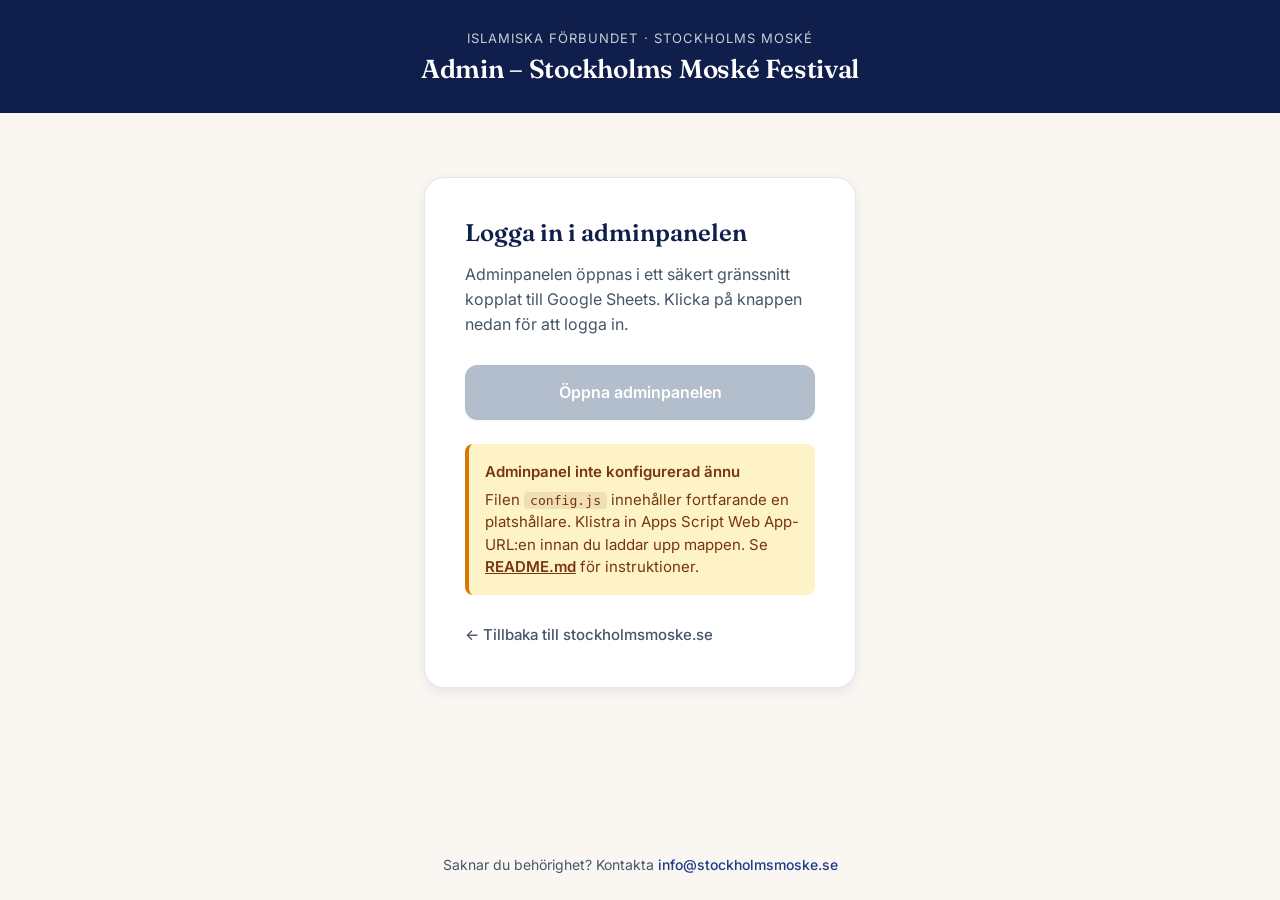
==== bajram-admin/index.html @ e517dbf5 "Initial scaffold: hybrid statisk publik sida + Apps Script-admin Sätter upp hela strukturen för Stoc" ====
<!doctype html>
<html lang="sv">
<head>
  <meta charset="utf-8">
  <meta name="viewport" content="width=device-width, initial-scale=1">
  <meta name="robots" content="noindex, nofollow">
  <title>Admin – Stockholms Moské Festival</title>

  <link rel="preconnect" href="https://fonts.googleapis.com">
  <link rel="preconnect" href="https://fonts.gstatic.com" crossorigin>
  <link rel="stylesheet" href="https://fonts.googleapis.com/css2?family=Fraunces:opsz,wght@9..144,400..700&family=Inter:wght@300..700&display=swap">

  <link rel="stylesheet" href="admin-launcher.css">
</head>
<body>
  <header class="admin-launcher__header">
    <p class="admin-launcher__brand">Islamiska Förbundet · Stockholms Moské</p>
    <h1 class="admin-launcher__title">Admin – Stockholms Moské Festival</h1>
  </header>

  <main class="admin-launcher__main">
    <section class="admin-launcher__card" aria-labelledby="launcher-heading">
      <h2 id="launcher-heading" class="admin-launcher__heading">Logga in i adminpanelen</h2>
      <p class="admin-launcher__lede">
        Adminpanelen öppnas i ett säkert gränssnitt kopplat till Google Sheets.
        Klicka på knappen nedan för att logga in.
      </p>

      <a id="adminCta"
         class="admin-launcher__cta"
         href="#"
         target="_blank"
         rel="noopener noreferrer">
        Öppna adminpanelen
      </a>

      <div id="adminWarning" class="admin-launcher__warning" hidden>
        <strong>Adminpanel inte konfigurerad ännu</strong>
        <p>
          Filen <code>config.js</code> innehåller fortfarande en platshållare.
          Klistra in Apps Script Web App-URL:en innan du laddar upp mappen.
          Se <a href="README.md">README.md</a> för instruktioner.
        </p>
      </div>

      <a class="admin-launcher__back" href="https://stockholmsmoske.se">
        ← Tillbaka till stockholmsmoske.se
      </a>
    </section>
  </main>

  <footer class="admin-launcher__footer">
    <p>Saknar du behörighet? Kontakta <a href="mailto:info@stockholmsmoske.se">info@stockholmsmoske.se</a></p>
  </footer>

  <script src="config.js"></script>
  <script>
    (function () {
      var PLACEHOLDER = "PASTE_ADMIN_WEB_APP_URL_HERE";
      var cfg = (window.ADMIN_CONFIG || {});
      var url = (cfg.adminWebAppUrl || "").trim();
      var cta = document.getElementById("adminCta");
      var warning = document.getElementById("adminWarning");

      if (!url || url === PLACEHOLDER) {
        if (cta) {
          cta.setAttribute("aria-disabled", "true");
          cta.classList.add("admin-launcher__cta--disabled");
          cta.removeAttribute("href");
          cta.addEventListener("click", function (e) { e.preventDefault(); });
        }
        if (warning) warning.hidden = false;
        return;
      }

      if (cta) cta.setAttribute("href", url);
    })();
  </script>
</body>
</html>
---- bajram-admin/admin-launcher.css ----
/* Admin-launcher – Stockholms Moské Festival
   Liten statisk sida som leder vidare till Apps Script-adminpanelen.
   Använder samma designtokens som publika sidan (se SPEC §4). */

:root {
  /* Navy / royal blue – primärfärg */
  --sm-blue-900: #0f1e4a;
  --sm-blue-800: #172554;
  --sm-blue-700: #1e3a8a;
  --sm-blue-600: #1d4ed8;
  --sm-blue-500: #3b82f6;
  --sm-blue-50:  #eff6ff;

  /* Innehållssektioner */
  --sm-cream: #faf7f2;
  --sm-white: #ffffff;
  --sm-text: #0f1e4a;
  --sm-text-muted: #475569;
  --sm-border: #e2e8f0;

  /* Accenter (sparsamt) */
  --sm-brass: #c9a961;
  --sm-success: #16a34a;
  --sm-error: #dc2626;
  --sm-warning: #d97706;

  /* Layout */
  --sm-radius-sm: 8px;
  --sm-radius-md: 12px;
  --sm-radius-lg: 20px;
  --sm-shadow-sm: 0 1px 2px rgba(15,30,74,0.06);
  --sm-shadow-md: 0 4px 12px rgba(15,30,74,0.08);
  --sm-shadow-lg: 0 12px 32px rgba(15,30,74,0.12);

  /* Typografi */
  --sm-font-display: 'Fraunces', Georgia, 'Times New Roman', serif;
  --sm-font-body: 'Inter', system-ui, -apple-system, 'Segoe UI', sans-serif;
}

* {
  box-sizing: border-box;
}

html, body {
  margin: 0;
  padding: 0;
}

body {
  font-family: var(--sm-font-body);
  background-color: var(--sm-cream);
  color: var(--sm-text);
  line-height: 1.55;
  -webkit-font-smoothing: antialiased;
  -moz-osx-font-smoothing: grayscale;
  min-height: 100vh;
  display: flex;
  flex-direction: column;
}

/* Header – mörkblå band */
.admin-launcher__header {
  background-color: var(--sm-blue-900);
  color: var(--sm-white);
  padding: 28px 24px;
  text-align: center;
}

.admin-launcher__brand {
  margin: 0 0 6px;
  font-size: 0.8125rem;
  letter-spacing: 0.08em;
  text-transform: uppercase;
  color: rgba(255, 255, 255, 0.78);
}

.admin-launcher__title {
  margin: 0;
  font-family: var(--sm-font-display);
  font-weight: 600;
  font-size: 1.625rem;
  letter-spacing: -0.01em;
  line-height: 1.2;
}

/* Main – centrerad kort-layout */
.admin-launcher__main {
  flex: 1;
  width: 100%;
  max-width: 480px;
  margin: 0 auto;
  padding: 64px 24px;
  display: flex;
  align-items: flex-start;
  justify-content: center;
}

.admin-launcher__card {
  width: 100%;
  background-color: var(--sm-white);
  border: 1px solid var(--sm-border);
  border-radius: var(--sm-radius-lg);
  box-shadow: var(--sm-shadow-md);
  padding: 40px;
}

.admin-launcher__heading {
  margin: 0 0 14px;
  font-family: var(--sm-font-display);
  font-weight: 600;
  font-size: 1.5rem;
  color: var(--sm-text);
  line-height: 1.25;
}

.admin-launcher__lede {
  margin: 0 0 28px;
  color: var(--sm-text-muted);
  font-size: 1rem;
}

/* Primär CTA-knapp */
.admin-launcher__cta {
  display: block;
  width: 100%;
  text-align: center;
  background-color: var(--sm-blue-600);
  color: var(--sm-white);
  text-decoration: none;
  font-family: var(--sm-font-body);
  font-weight: 600;
  font-size: 1rem;
  padding: 14px 28px;
  border: 1px solid var(--sm-blue-600);
  border-radius: var(--sm-radius-md);
  box-shadow: var(--sm-shadow-sm);
  transition: background-color 160ms ease, box-shadow 160ms ease, transform 160ms ease;
}

.admin-launcher__cta:hover,
.admin-launcher__cta:focus-visible {
  background-color: var(--sm-blue-700);
  border-color: var(--sm-blue-700);
  box-shadow: var(--sm-shadow-md);
}

.admin-launcher__cta:focus-visible {
  outline: 3px solid var(--sm-blue-500);
  outline-offset: 2px;
}

.admin-launcher__cta:active {
  transform: translateY(1px);
}

.admin-launcher__cta--disabled {
  background-color: #94a3b8;
  border-color: #94a3b8;
  cursor: not-allowed;
  pointer-events: none;
  opacity: 0.7;
}

/* Varningsblock när URL saknas */
.admin-launcher__warning {
  margin-top: 24px;
  background-color: #fef3c7;
  border-left: 4px solid var(--sm-warning);
  border-radius: var(--sm-radius-sm);
  padding: 16px;
  color: #78350f;
  font-size: 0.9375rem;
}

.admin-launcher__warning strong {
  display: block;
  font-weight: 600;
  margin-bottom: 6px;
  color: #78350f;
}

.admin-launcher__warning p {
  margin: 0;
  line-height: 1.5;
}

.admin-launcher__warning code {
  background-color: rgba(120, 53, 15, 0.1);
  padding: 1px 6px;
  border-radius: 4px;
  font-size: 0.875em;
}

.admin-launcher__warning a {
  color: #78350f;
  font-weight: 600;
}

/* Sekundär-länk */
.admin-launcher__back {
  display: inline-block;
  margin-top: 28px;
  color: var(--sm-text-muted);
  text-decoration: none;
  font-size: 0.9375rem;
  font-weight: 500;
  transition: color 160ms ease;
}

.admin-launcher__back:hover,
.admin-launcher__back:focus-visible {
  color: var(--sm-blue-700);
  text-decoration: underline;
}

.admin-launcher__back:focus-visible {
  outline: 2px solid var(--sm-blue-500);
  outline-offset: 3px;
  border-radius: 2px;
}

/* Footer */
.admin-launcher__footer {
  text-align: center;
  padding: 24px;
  color: var(--sm-text-muted);
  font-size: 0.875rem;
}

.admin-launcher__footer p {
  margin: 0;
}

.admin-launcher__footer a {
  color: var(--sm-blue-700);
  text-decoration: none;
  font-weight: 500;
}

.admin-launcher__footer a:hover,
.admin-launcher__footer a:focus-visible {
  text-decoration: underline;
}

/* Mobile-anpassningar */
@media (max-width: 480px) {
  .admin-launcher__header {
    padding: 22px 18px;
  }

  .admin-launcher__title {
    font-size: 1.375rem;
  }

  .admin-launcher__main {
    padding: 32px 16px;
  }

  .admin-launcher__card {
    padding: 28px 22px;
    border-radius: var(--sm-radius-md);
  }

  .admin-launcher__heading {
    font-size: 1.3125rem;
  }

  .admin-launcher__lede {
    font-size: 0.9375rem;
  }

  .admin-launcher__cta {
    padding: 13px 22px;
    font-size: 0.9375rem;
  }

  .admin-launcher__footer {
    padding: 20px 16px;
    font-size: 0.8125rem;
  }
}

/* Reduced motion-stöd */
@media (prefers-reduced-motion: reduce) {
  .admin-launcher__cta,
  .admin-launcher__back {
    transition: none;
  }

  .admin-launcher__cta:active {
    transform: none;
  }
}
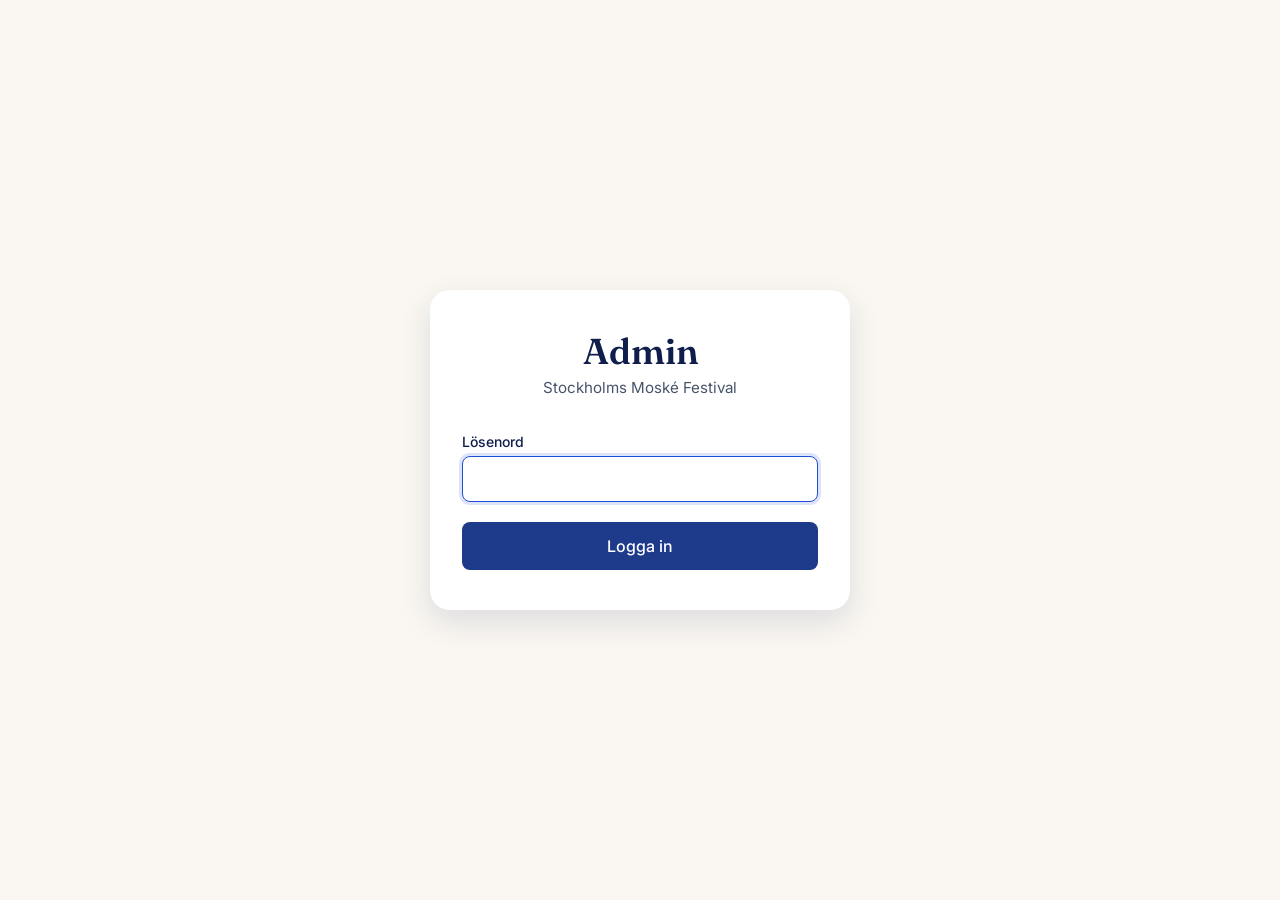
==== commit 76b15b8e: "Replace admin launcher with full static SPA on One.com Refactors /bajram-admin/ from a redirect laun" ====
--- a/bajram-admin/index.html
+++ b/bajram-admin/index.html
@@ -1,8 +1,8 @@
-<!doctype html>
+<!DOCTYPE html>
 <html lang="sv">
 <head>
   <meta charset="utf-8">
-  <meta name="viewport" content="width=device-width, initial-scale=1">
+  <meta name="viewport" content="width=device-width, initial-scale=1.0">
   <meta name="robots" content="noindex, nofollow">
   <title>Admin – Stockholms Moské Festival</title>
 
@@ -10,71 +10,193 @@
   <link rel="preconnect" href="https://fonts.gstatic.com" crossorigin>
   <link rel="stylesheet" href="https://fonts.googleapis.com/css2?family=Fraunces:opsz,wght@9..144,400..700&family=Inter:wght@300..700&display=swap">
 
-  <link rel="stylesheet" href="admin-launcher.css">
+  <link rel="stylesheet" href="admin.css">
 </head>
 <body>
-  <header class="admin-launcher__header">
-    <p class="admin-launcher__brand">Islamiska Förbundet · Stockholms Moské</p>
-    <h1 class="admin-launcher__title">Admin – Stockholms Moské Festival</h1>
-  </header>
-
-  <main class="admin-launcher__main">
-    <section class="admin-launcher__card" aria-labelledby="launcher-heading">
-      <h2 id="launcher-heading" class="admin-launcher__heading">Logga in i adminpanelen</h2>
-      <p class="admin-launcher__lede">
-        Adminpanelen öppnas i ett säkert gränssnitt kopplat till Google Sheets.
-        Klicka på knappen nedan för att logga in.
-      </p>
-
-      <a id="adminCta"
-         class="admin-launcher__cta"
-         href="#"
-         target="_blank"
-         rel="noopener noreferrer">
-        Öppna adminpanelen
-      </a>
-
-      <div id="adminWarning" class="admin-launcher__warning" hidden>
-        <strong>Adminpanel inte konfigurerad ännu</strong>
-        <p>
-          Filen <code>config.js</code> innehåller fortfarande en platshållare.
-          Klistra in Apps Script Web App-URL:en innan du laddar upp mappen.
-          Se <a href="README.md">README.md</a> för instruktioner.
-        </p>
+
+  <!-- ========================================================== -->
+  <!-- LOGIN-VY                                                    -->
+  <!-- ========================================================== -->
+  <section id="login-view" class="centered">
+    <div class="login-card">
+      <h1>Admin</h1>
+      <p class="subtitle">Stockholms Moské Festival</p>
+      <form id="login-form" novalidate>
+        <label for="login-password">Lösenord</label>
+        <input type="password" id="login-password" required autocomplete="current-password" autofocus>
+        <button type="submit">Logga in</button>
+        <p id="login-error" class="error" hidden></p>
+      </form>
+    </div>
+  </section>
+
+  <!-- ========================================================== -->
+  <!-- DASHBOARD-VY                                                -->
+  <!-- ========================================================== -->
+  <div id="dashboard-view" hidden>
+
+    <!-- Toppbar -->
+    <header class="topbar">
+      <div class="topbar__title">Admin · Stockholms Moské Festival</div>
+      <div class="topbar__actions">
+        <a id="preview-public-link" href="../bajram-basar/" target="_blank" rel="noopener" class="btn btn--ghost-light">Förhandsgranska publik sida</a>
+        <button id="logout-btn" class="btn btn--ghost-light">Logga ut</button>
       </div>
-
-      <a class="admin-launcher__back" href="https://stockholmsmoske.se">
-        ← Tillbaka till stockholmsmoske.se
-      </a>
-    </section>
-  </main>
-
-  <footer class="admin-launcher__footer">
-    <p>Saknar du behörighet? Kontakta <a href="mailto:info@stockholmsmoske.se">info@stockholmsmoske.se</a></p>
-  </footer>
+    </header>
+
+    <div class="dashboard-layout">
+
+      <!-- Tab-navigation -->
+      <nav class="tab-nav" aria-label="Adminnavigering">
+        <button class="tab-nav__btn is-active" data-tab="overview" type="button">Översikt</button>
+        <button class="tab-nav__btn" data-tab="event" type="button">Eventinformation</button>
+        <button class="tab-nav__btn" data-tab="questions" type="button">Formulärfrågor</button>
+        <button class="tab-nav__btn" data-tab="submissions" type="button">Anmälningar</button>
+        <button class="tab-nav__btn" data-tab="exhibitors" type="button">Utställare</button>
+        <button class="tab-nav__btn" data-tab="social" type="button">Sociala medier</button>
+        <button class="tab-nav__btn" data-tab="sports" type="button">Fotboll &amp; basket</button>
+      </nav>
+
+      <!-- Innehållsområde -->
+      <main class="tab-content">
+
+        <!-- ---------- ÖVERSIKT ---------- -->
+        <section data-tab-panel="overview">
+          <h2>Översikt</h2>
+          <div class="status-cards">
+            <div class="status-card status-card--registration">
+              <span class="label">Anmälan</span>
+              <strong id="overview-registration-status">…</strong>
+              <button id="toggle-registration-btn" class="btn btn--small">Stäng anmälan</button>
+            </div>
+            <div class="status-card">
+              <span class="label">Nya anmälningar</span>
+              <strong id="overview-new-count">…</strong>
+            </div>
+            <div class="status-card">
+              <span class="label">Totalt anmälningar</span>
+              <strong id="overview-total-count">…</strong>
+            </div>
+            <div class="status-card">
+              <span class="label">Publicerade utställare</span>
+              <strong id="overview-published-count">…</strong>
+            </div>
+          </div>
+          <div class="quick-links">
+            <button data-goto-tab="submissions" class="btn">Visa anmälningar</button>
+            <button data-goto-tab="exhibitors" class="btn">Hantera utställare</button>
+            <button data-goto-tab="event" class="btn">Ändra eventinfo</button>
+          </div>
+        </section>
+
+        <!-- ---------- EVENTINFORMATION ---------- -->
+        <section data-tab-panel="event" hidden>
+          <h2>Eventinformation</h2>
+          <p class="help">Ändringarna syns på publika sidan inom ~5 minuter (eller direkt om besökaren öppnar sidan i ny flik).</p>
+          <form id="event-form">
+            <div id="event-fields"></div>
+            <button type="submit" class="btn btn--primary">Spara ändringar</button>
+            <span id="event-saved-msg" class="saved-msg" hidden>✓ Sparat</span>
+          </form>
+        </section>
+
+        <!-- ---------- FORMULÄRFRÅGOR ---------- -->
+        <section data-tab-panel="questions" hidden>
+          <h2>Formulärfrågor</h2>
+          <p class="help">Drag och släpp för att ändra ordning. Klicka på <strong>Ny fråga</strong> längst ned för att lägga till.</p>
+          <ul id="questions-list" class="questions-list"></ul>
+          <button id="add-question-btn" class="btn">+ Ny fråga</button>
+          <div class="form-actions">
+            <button id="save-questions-btn" class="btn btn--primary">Spara ändringar</button>
+            <span id="questions-saved-msg" class="saved-msg" hidden>✓ Sparat</span>
+          </div>
+        </section>
+
+        <!-- ---------- ANMÄLNINGAR ---------- -->
+        <section data-tab-panel="submissions" hidden>
+          <h2>Anmälningar</h2>
+          <div class="toolbar">
+            <input type="search" id="submissions-search" placeholder="Sök på namn, företag, email…" aria-label="Sök">
+            <select id="submissions-filter">
+              <option value="all">Alla statusar</option>
+              <option value="new">Nya</option>
+              <option value="reviewed">Granskade</option>
+              <option value="approved">Godkända</option>
+              <option value="rejected">Nekade</option>
+              <option value="contacted">Kontaktade</option>
+            </select>
+            <button id="export-csv-btn" class="btn btn--small">Exportera CSV</button>
+          </div>
+          <table id="submissions-table" class="data-table">
+            <thead>
+              <tr><th>Datum</th><th>Namn</th><th>Företag</th><th>Email</th><th>Telefon</th><th>Status</th><th></th></tr>
+            </thead>
+            <tbody id="submissions-tbody"></tbody>
+          </table>
+
+          <!-- Detalj-modal -->
+          <dialog id="submission-detail">
+            <button class="dialog__close" aria-label="Stäng">×</button>
+            <div id="submission-detail-content"></div>
+          </dialog>
+        </section>
+
+        <!-- ---------- UTSTÄLLARE ---------- -->
+        <section data-tab-panel="exhibitors" hidden>
+          <h2>Utställare</h2>
+          <p class="help">Bara utställare med <strong>Publicerad</strong> = på syns på publika sidan.</p>
+          <ul id="exhibitors-list"></ul>
+          <button id="add-exhibitor-btn" class="btn">+ Lägg till utställare</button>
+          <div class="form-actions">
+            <button id="save-exhibitors-btn" class="btn btn--primary">Spara ändringar</button>
+            <span id="exhibitors-saved-msg" class="saved-msg" hidden>✓ Sparat</span>
+          </div>
+        </section>
+
+        <!-- ---------- SOCIALA MEDIER ---------- -->
+        <section data-tab-panel="social" hidden>
+          <h2>Sociala medier</h2>
+          <ul id="social-list"></ul>
+          <button id="add-social-btn" class="btn">+ Lägg till länk</button>
+          <div class="form-actions">
+            <button id="save-social-btn" class="btn btn--primary">Spara ändringar</button>
+            <span id="social-saved-msg" class="saved-msg" hidden>✓ Sparat</span>
+          </div>
+        </section>
+
+        <!-- ---------- FOTBOLL & BASKET ---------- -->
+        <section data-tab-panel="sports" hidden>
+          <h2>Fotboll &amp; basket</h2>
+          <p class="help">Hantera kommande sport-anmälningar.</p>
+          <div id="sports-list"></div>
+          <div class="form-actions">
+            <button id="save-sports-btn" class="btn btn--primary">Spara ändringar</button>
+            <span id="sports-saved-msg" class="saved-msg" hidden>✓ Sparat</span>
+          </div>
+        </section>
+
+      </main>
+    </div>
+  </div>
+
+  <!-- ========================================================== -->
+  <!-- TOAST CONTAINER                                             -->
+  <!-- ========================================================== -->
+  <div id="toast-container" aria-live="polite"></div>
+
+  <!-- ========================================================== -->
+  <!-- BEKRÄFTELSE-MODAL                                           -->
+  <!-- ========================================================== -->
+  <dialog id="confirm-dialog">
+    <h3 id="confirm-title">Bekräfta</h3>
+    <p id="confirm-message"></p>
+    <div class="dialog__actions">
+      <button id="confirm-cancel" class="btn">Avbryt</button>
+      <button id="confirm-ok" class="btn btn--danger">OK</button>
+    </div>
+  </dialog>
 
   <script src="config.js"></script>
-  <script>
-    (function () {
-      var PLACEHOLDER = "PASTE_ADMIN_WEB_APP_URL_HERE";
-      var cfg = (window.ADMIN_CONFIG || {});
-      var url = (cfg.adminWebAppUrl || "").trim();
-      var cta = document.getElementById("adminCta");
-      var warning = document.getElementById("adminWarning");
-
-      if (!url || url === PLACEHOLDER) {
-        if (cta) {
-          cta.setAttribute("aria-disabled", "true");
-          cta.classList.add("admin-launcher__cta--disabled");
-          cta.removeAttribute("href");
-          cta.addEventListener("click", function (e) { e.preventDefault(); });
-        }
-        if (warning) warning.hidden = false;
-        return;
-      }
-
-      if (cta) cta.setAttribute("href", url);
-    })();
-  </script>
+  <script src="admin.js"></script>
 </body>
 </html>
--- a/bajram-admin/admin.css
+++ b/bajram-admin/admin.css
@@ -0,0 +1,1113 @@
+/* ============================================================
+   admin.css – styling för adminpanelen.
+   index.html laddar Google Fonts (Fraunces + Inter) i <head>;
+   denna fil refererar bara till fontnamnen.
+   ============================================================ */
+
+/* ------------------------------------------------------------
+   1. DESIGNTOKENS – från SPEC §4
+   ------------------------------------------------------------ */
+:root {
+  /* Navy / royal blue – primärfärg */
+  --sm-blue-900: #0f1e4a;
+  --sm-blue-800: #172554;
+  --sm-blue-700: #1e3a8a;
+  --sm-blue-600: #1d4ed8;
+  --sm-blue-500: #3b82f6;
+  --sm-blue-50:  #eff6ff;
+
+  /* Innehållssektioner */
+  --sm-cream: #faf7f2;
+  --sm-white: #ffffff;
+  --sm-text: #0f1e4a;
+  --sm-text-muted: #475569;
+  --sm-border: #e2e8f0;
+
+  /* Accenter (sparsamt) */
+  --sm-brass: #c9a961;
+  --sm-success: #16a34a;
+  --sm-error: #dc2626;
+  --sm-warning: #d97706;
+
+  /* Layout */
+  --sm-radius-sm: 8px;
+  --sm-radius-md: 12px;
+  --sm-radius-lg: 20px;
+  --sm-shadow-sm: 0 1px 2px rgba(15,30,74,0.06);
+  --sm-shadow-md: 0 4px 12px rgba(15,30,74,0.08);
+  --sm-shadow-lg: 0 12px 32px rgba(15,30,74,0.12);
+
+  /* Typografi */
+  --sm-font-display: 'Fraunces', Georgia, 'Times New Roman', serif;
+  --sm-font-body: 'Inter', system-ui, -apple-system, 'Segoe UI', sans-serif;
+}
+
+/* ------------------------------------------------------------
+   2. RESET & GRUNDLÄGGANDE
+   ------------------------------------------------------------ */
+*, *::before, *::after { box-sizing: border-box; }
+
+html, body {
+  margin: 0;
+  padding: 0;
+  min-height: 100vh;
+}
+
+body {
+  background: var(--sm-cream);
+  color: var(--sm-text);
+  font-family: var(--sm-font-body);
+  font-size: 16px;
+  line-height: 1.5;
+  -webkit-font-smoothing: antialiased;
+  -moz-osx-font-smoothing: grayscale;
+}
+
+h1, h2, h3, h4 {
+  font-family: var(--sm-font-display);
+  color: var(--sm-text);
+  margin: 0 0 16px 0;
+  font-weight: 600;
+  line-height: 1.2;
+}
+
+h1 { font-size: 2rem; }
+h2 { font-size: 1.625rem; margin-bottom: 20px; }
+h3 { font-size: 1.25rem; }
+
+p { margin: 0 0 12px 0; }
+
+a {
+  color: var(--sm-blue-600);
+  text-decoration: underline;
+  text-underline-offset: 3px;
+}
+a:hover { color: var(--sm-blue-700); }
+
+button {
+  font-family: var(--sm-font-body);
+  cursor: pointer;
+}
+
+[hidden] { display: none !important; }
+
+/* ------------------------------------------------------------
+   3. KNAPPAR
+   ------------------------------------------------------------ */
+.btn {
+  display: inline-flex;
+  align-items: center;
+  justify-content: center;
+  min-height: 44px;
+  padding: 10px 20px;
+  border: 1px solid var(--sm-border);
+  border-radius: var(--sm-radius-sm);
+  background: var(--sm-white);
+  color: var(--sm-text);
+  font-family: var(--sm-font-body);
+  font-size: 0.95rem;
+  font-weight: 500;
+  line-height: 1.2;
+  cursor: pointer;
+  transition: background-color 150ms ease, border-color 150ms ease, color 150ms ease, box-shadow 150ms ease, transform 150ms ease;
+  text-decoration: none;
+}
+
+.btn:hover:not(:disabled) {
+  background: var(--sm-blue-50);
+  border-color: var(--sm-blue-500);
+}
+
+.btn:active:not(:disabled) { transform: translateY(1px); }
+
+.btn:disabled {
+  opacity: 0.55;
+  cursor: not-allowed;
+}
+
+.btn:focus-visible {
+  outline: 2px solid var(--sm-blue-600);
+  outline-offset: 2px;
+}
+
+.btn--primary {
+  background: var(--sm-blue-700);
+  color: var(--sm-white);
+  border-color: var(--sm-blue-700);
+}
+
+.btn--primary:hover:not(:disabled) {
+  background: var(--sm-blue-800);
+  border-color: var(--sm-blue-800);
+  color: var(--sm-white);
+}
+
+.btn--small {
+  min-height: 36px;
+  padding: 6px 14px;
+  font-size: 0.875rem;
+}
+
+.btn--danger {
+  background: var(--sm-error);
+  color: var(--sm-white);
+  border-color: var(--sm-error);
+}
+
+.btn--danger:hover:not(:disabled) {
+  background: #b91c1c;
+  border-color: #b91c1c;
+  color: var(--sm-white);
+}
+
+.btn--ghost {
+  background: transparent;
+  border-color: transparent;
+  color: var(--sm-text);
+}
+
+.btn--ghost:hover:not(:disabled) {
+  background: var(--sm-blue-50);
+  border-color: transparent;
+  color: var(--sm-text);
+}
+
+/* Ghost på mörk topbar */
+.btn--ghost-light {
+  background: transparent;
+  border-color: rgba(255,255,255,0.35);
+  color: var(--sm-white);
+  text-decoration: none;
+}
+
+.btn--ghost-light:hover:not(:disabled) {
+  background: rgba(255,255,255,0.1);
+  border-color: var(--sm-white);
+  color: var(--sm-white);
+}
+
+.btn--ghost-light:focus-visible {
+  outline: 2px solid var(--sm-white);
+  outline-offset: 2px;
+}
+
+/* ------------------------------------------------------------
+   4. LOGIN-VY
+   ------------------------------------------------------------ */
+.centered {
+  min-height: 100vh;
+  display: flex;
+  align-items: center;
+  justify-content: center;
+  padding: 24px;
+}
+
+.login-card {
+  width: 100%;
+  max-width: 420px;
+  background: var(--sm-white);
+  border-radius: var(--sm-radius-lg);
+  box-shadow: var(--sm-shadow-lg);
+  padding: 40px 32px;
+}
+
+.login-card h1 {
+  font-size: 2.25rem;
+  margin-bottom: 4px;
+  text-align: center;
+}
+
+.login-card .subtitle {
+  text-align: center;
+  color: var(--sm-text-muted);
+  margin-bottom: 32px;
+  font-size: 0.95rem;
+}
+
+#login-form label {
+  display: block;
+  font-size: 0.875rem;
+  font-weight: 500;
+  margin-bottom: 4px;
+  color: var(--sm-text);
+}
+
+#login-form input[type="password"] {
+  width: 100%;
+  padding: 12px;
+  border: 1px solid var(--sm-border);
+  border-radius: var(--sm-radius-sm);
+  font-family: var(--sm-font-body);
+  font-size: 16px;
+  margin-bottom: 20px;
+  background: var(--sm-white);
+  color: var(--sm-text);
+  transition: border-color 150ms ease, box-shadow 150ms ease;
+}
+
+#login-form input[type="password"]:focus {
+  outline: none;
+  border-color: var(--sm-blue-600);
+  box-shadow: 0 0 0 3px rgba(29, 78, 216, 0.15);
+}
+
+#login-form button[type="submit"] {
+  width: 100%;
+  min-height: 48px;
+  padding: 12px 20px;
+  background: var(--sm-blue-700);
+  color: var(--sm-white);
+  border: none;
+  border-radius: var(--sm-radius-sm);
+  font-family: var(--sm-font-body);
+  font-size: 1rem;
+  font-weight: 500;
+  cursor: pointer;
+  transition: background-color 150ms ease;
+}
+
+#login-form button[type="submit"]:hover:not(:disabled) {
+  background: var(--sm-blue-800);
+}
+
+#login-form button[type="submit"]:focus-visible {
+  outline: 2px solid var(--sm-blue-600);
+  outline-offset: 2px;
+}
+
+.error {
+  color: var(--sm-error);
+  font-size: 0.9rem;
+  margin-top: 12px;
+  margin-bottom: 0;
+}
+
+/* ------------------------------------------------------------
+   5. DASHBOARD – topbar
+   ------------------------------------------------------------ */
+.topbar {
+  position: sticky;
+  top: 0;
+  z-index: 30;
+  display: flex;
+  align-items: center;
+  justify-content: space-between;
+  gap: 16px;
+  background: var(--sm-blue-700);
+  color: var(--sm-white);
+  padding: 16px 24px;
+  box-shadow: var(--sm-shadow-md);
+}
+
+.topbar__title {
+  font-family: var(--sm-font-display);
+  font-size: 1.125rem;
+  font-weight: 600;
+  color: var(--sm-white);
+}
+
+.topbar__actions {
+  display: flex;
+  gap: 8px;
+  flex-wrap: wrap;
+}
+
+/* ------------------------------------------------------------
+   6. DASHBOARD – layout
+   ------------------------------------------------------------ */
+.dashboard-layout {
+  display: flex;
+  flex-direction: column;
+  min-height: calc(100vh - 64px);
+}
+
+.tab-nav {
+  display: flex;
+  flex-direction: row;
+  gap: 4px;
+  padding: 12px 16px;
+  background: var(--sm-white);
+  border-bottom: 1px solid var(--sm-border);
+  overflow-x: auto;
+  -webkit-overflow-scrolling: touch;
+  position: sticky;
+  top: 64px;
+  z-index: 20;
+}
+
+.tab-nav__btn {
+  flex-shrink: 0;
+  min-height: 44px;
+  padding: 8px 16px;
+  border: 1px solid var(--sm-border);
+  border-radius: var(--sm-radius-sm);
+  background: var(--sm-white);
+  color: var(--sm-text);
+  font-family: var(--sm-font-body);
+  font-size: 0.95rem;
+  font-weight: 500;
+  cursor: pointer;
+  white-space: nowrap;
+  transition: background-color 150ms ease, color 150ms ease, border-color 150ms ease;
+}
+
+.tab-nav__btn:hover:not(.is-active) {
+  background: var(--sm-blue-50);
+  border-color: var(--sm-blue-500);
+}
+
+.tab-nav__btn:focus-visible {
+  outline: 2px solid var(--sm-blue-600);
+  outline-offset: 2px;
+}
+
+.tab-nav__btn.is-active {
+  background: var(--sm-blue-600);
+  color: var(--sm-white);
+  border-color: var(--sm-blue-600);
+}
+
+.tab-content {
+  flex: 1;
+  padding: 24px 16px 80px;
+  max-width: 960px;
+  width: 100%;
+  margin: 0 auto;
+}
+
+.tab-content > section {
+  background: var(--sm-white);
+  border-radius: var(--sm-radius-md);
+  padding: 24px;
+  box-shadow: var(--sm-shadow-sm);
+}
+
+/* Desktop: vänster-sidopanel */
+@media (min-width: 1024px) {
+  .dashboard-layout {
+    flex-direction: row;
+    align-items: flex-start;
+  }
+
+  .tab-nav {
+    flex-direction: column;
+    gap: 4px;
+    width: 240px;
+    flex-shrink: 0;
+    border-right: 1px solid var(--sm-border);
+    border-bottom: none;
+    padding: 24px 16px;
+    overflow-x: visible;
+    overflow-y: auto;
+    position: sticky;
+    top: 64px;
+    max-height: calc(100vh - 64px);
+  }
+
+  .tab-nav__btn {
+    width: 100%;
+    text-align: left;
+    justify-content: flex-start;
+  }
+
+  .tab-content {
+    padding: 32px 32px 80px;
+  }
+}
+
+/* ------------------------------------------------------------
+   7. ÖVERSIKT – statuskort
+   ------------------------------------------------------------ */
+.status-cards {
+  display: grid;
+  grid-template-columns: 1fr;
+  gap: 16px;
+  margin-bottom: 24px;
+}
+
+@media (min-width: 600px) {
+  .status-cards { grid-template-columns: repeat(2, 1fr); }
+}
+
+@media (min-width: 1024px) {
+  .status-cards { grid-template-columns: repeat(4, 1fr); }
+}
+
+.status-card {
+  background: var(--sm-white);
+  border: 1px solid var(--sm-border);
+  border-radius: var(--sm-radius-md);
+  box-shadow: var(--sm-shadow-sm);
+  padding: 24px;
+  display: flex;
+  flex-direction: column;
+  gap: 8px;
+}
+
+.status-card .label {
+  font-size: 0.875rem;
+  color: var(--sm-text-muted);
+  font-weight: 500;
+}
+
+.status-card strong {
+  font-family: var(--sm-font-display);
+  font-size: 2rem;
+  font-weight: 600;
+  color: var(--sm-text);
+  line-height: 1.1;
+}
+
+.status-card--registration { gap: 12px; }
+
+.status-card--registration.is-open {
+  background: #dcfce7;
+  border-color: #86efac;
+}
+
+.status-card--registration.is-open strong { color: #14532d; }
+
+.status-card--registration.is-closed {
+  background: #f1f5f9;
+  border-color: #cbd5e1;
+}
+
+.status-card--registration.is-closed strong { color: var(--sm-text-muted); }
+
+.quick-links {
+  display: flex;
+  flex-wrap: wrap;
+  gap: 12px;
+}
+
+/* ------------------------------------------------------------
+   8. FORM – inputs / textareas / selects / labels
+   ------------------------------------------------------------ */
+.field {
+  display: flex;
+  flex-direction: column;
+  margin-bottom: 20px;
+}
+
+.field label,
+.field > .label {
+  font-family: var(--sm-font-body);
+  font-size: 14px;
+  font-weight: 500;
+  margin-bottom: 4px;
+  color: var(--sm-text);
+}
+
+.field .helper {
+  font-size: 13px;
+  color: var(--sm-text-muted);
+  margin-top: 4px;
+}
+
+.field input[type="text"],
+.field input[type="email"],
+.field input[type="tel"],
+.field input[type="url"],
+.field input[type="number"],
+.field input[type="search"],
+.field textarea,
+.field select,
+input[type="text"].form-input,
+input[type="email"].form-input,
+input[type="tel"].form-input,
+input[type="url"].form-input,
+input[type="number"].form-input,
+textarea.form-input,
+select.form-input {
+  width: 100%;
+  padding: 12px;
+  border: 1px solid var(--sm-border);
+  border-radius: var(--sm-radius-sm);
+  background: var(--sm-white);
+  color: var(--sm-text);
+  font-family: var(--sm-font-body);
+  font-size: 16px;
+  line-height: 1.4;
+  transition: border-color 150ms ease, box-shadow 150ms ease;
+}
+
+.field textarea,
+textarea.form-input {
+  min-height: 100px;
+  resize: vertical;
+}
+
+.field input:focus,
+.field textarea:focus,
+.field select:focus,
+.form-input:focus {
+  outline: none;
+  border-color: var(--sm-blue-600);
+  box-shadow: 0 0 0 3px rgba(29, 78, 216, 0.15);
+}
+
+.field input:disabled,
+.field textarea:disabled,
+.field select:disabled {
+  background: #f8fafc;
+  color: var(--sm-text-muted);
+  cursor: not-allowed;
+}
+
+.help {
+  font-size: 0.875rem;
+  color: var(--sm-text-muted);
+  margin-top: -8px;
+  margin-bottom: 20px;
+}
+
+.form-actions {
+  display: flex;
+  align-items: center;
+  gap: 12px;
+  margin-top: 24px;
+  flex-wrap: wrap;
+}
+
+/* ------------------------------------------------------------
+   9. SAVED-MSG (✓ Sparat)
+   ------------------------------------------------------------ */
+.saved-msg {
+  color: var(--sm-success);
+  font-size: 0.95rem;
+  font-weight: 500;
+  display: inline-flex;
+  align-items: center;
+  gap: 4px;
+}
+
+.saved-msg.is-visible {
+  animation: savedFadeInOut 2400ms ease forwards;
+}
+
+@keyframes savedFadeInOut {
+  0%   { opacity: 0; transform: translateY(-4px); }
+  10%  { opacity: 1; transform: translateY(0); }
+  85%  { opacity: 1; transform: translateY(0); }
+  100% { opacity: 0; transform: translateY(-4px); }
+}
+
+/* ------------------------------------------------------------
+   10. TOGGLE (custom switch)
+   ------------------------------------------------------------ */
+.toggle {
+  position: relative;
+  display: inline-flex;
+  align-items: center;
+  gap: 8px;
+  cursor: pointer;
+  user-select: none;
+  min-height: 32px;
+}
+
+.toggle input[type="checkbox"] {
+  position: absolute;
+  opacity: 0;
+  width: 0;
+  height: 0;
+  pointer-events: none;
+}
+
+.toggle__track {
+  position: relative;
+  width: 44px;
+  height: 24px;
+  background: #cbd5e1;
+  border-radius: 999px;
+  transition: background-color 200ms ease;
+  flex-shrink: 0;
+}
+
+.toggle__thumb {
+  position: absolute;
+  top: 2px;
+  left: 2px;
+  width: 20px;
+  height: 20px;
+  background: var(--sm-white);
+  border-radius: 50%;
+  box-shadow: var(--sm-shadow-sm);
+  transition: transform 200ms ease;
+}
+
+.toggle input[type="checkbox"]:checked + .toggle__track {
+  background: var(--sm-success);
+}
+
+.toggle input[type="checkbox"]:checked + .toggle__track .toggle__thumb {
+  transform: translateX(20px);
+}
+
+.toggle input[type="checkbox"]:focus-visible + .toggle__track {
+  outline: 2px solid var(--sm-blue-600);
+  outline-offset: 2px;
+}
+
+.toggle__label {
+  font-size: 0.9rem;
+  color: var(--sm-text);
+}
+
+/* ------------------------------------------------------------
+   11. QUESTIONS-LIST (formulärfrågor)
+   ------------------------------------------------------------ */
+.questions-list {
+  list-style: none;
+  margin: 0 0 16px 0;
+  padding: 0;
+  display: flex;
+  flex-direction: column;
+  gap: 12px;
+}
+
+.questions-list li {
+  background: var(--sm-white);
+  border: 1px solid var(--sm-border);
+  border-radius: var(--sm-radius-md);
+  padding: 16px;
+  display: flex;
+  gap: 12px;
+  align-items: flex-start;
+  box-shadow: var(--sm-shadow-sm);
+}
+
+.questions-list li.is-dragging {
+  opacity: 0.55;
+  border-style: dashed;
+  border-color: var(--sm-blue-500);
+}
+
+.questions-list li.is-drag-over {
+  border-color: var(--sm-blue-600);
+  box-shadow: 0 0 0 3px rgba(29, 78, 216, 0.15);
+}
+
+.drag-handle {
+  cursor: grab;
+  color: var(--sm-text-muted);
+  font-size: 1.25rem;
+  padding: 8px 4px;
+  user-select: none;
+  flex-shrink: 0;
+  line-height: 1;
+}
+
+.drag-handle:active { cursor: grabbing; }
+
+.question-fields {
+  flex: 1;
+  display: grid;
+  grid-template-columns: 1fr;
+  gap: 12px;
+}
+
+@media (min-width: 768px) {
+  .question-fields {
+    grid-template-columns: 1fr 1fr;
+  }
+  .question-fields .field--full { grid-column: 1 / -1; }
+}
+
+.question-fields .row-controls {
+  display: flex;
+  align-items: center;
+  gap: 16px;
+  flex-wrap: wrap;
+  grid-column: 1 / -1;
+  padding-top: 4px;
+  border-top: 1px dashed var(--sm-border);
+  margin-top: 4px;
+}
+
+/* ------------------------------------------------------------
+   12. EXHIBITORS / SOCIAL / SPORTS – list-items
+   ------------------------------------------------------------ */
+#exhibitors-list,
+#social-list {
+  list-style: none;
+  margin: 0 0 16px 0;
+  padding: 0;
+  display: flex;
+  flex-direction: column;
+  gap: 12px;
+}
+
+#exhibitors-list li,
+#social-list li,
+#sports-list > div.sports-item {
+  background: var(--sm-white);
+  border: 1px solid var(--sm-border);
+  border-radius: var(--sm-radius-md);
+  padding: 16px;
+  box-shadow: var(--sm-shadow-sm);
+  display: grid;
+  grid-template-columns: 1fr;
+  gap: 12px;
+}
+
+@media (min-width: 768px) {
+  #exhibitors-list li,
+  #social-list li,
+  #sports-list > div.sports-item {
+    grid-template-columns: 1fr 1fr;
+  }
+  #exhibitors-list li .field--full,
+  #social-list li .field--full,
+  #sports-list > div.sports-item .field--full { grid-column: 1 / -1; }
+}
+
+.list-item__actions {
+  display: flex;
+  align-items: center;
+  gap: 12px;
+  flex-wrap: wrap;
+  grid-column: 1 / -1;
+  padding-top: 8px;
+  border-top: 1px dashed var(--sm-border);
+}
+
+#sports-list {
+  display: flex;
+  flex-direction: column;
+  gap: 12px;
+  margin-bottom: 16px;
+}
+
+/* ------------------------------------------------------------
+   13. ANMÄLNINGAR – toolbar + tabell
+   ------------------------------------------------------------ */
+.toolbar {
+  display: flex;
+  flex-wrap: wrap;
+  gap: 8px;
+  margin-bottom: 16px;
+  align-items: center;
+}
+
+.toolbar input[type="search"],
+.toolbar select {
+  flex: 1 1 200px;
+  min-height: 44px;
+  padding: 10px 12px;
+  border: 1px solid var(--sm-border);
+  border-radius: var(--sm-radius-sm);
+  background: var(--sm-white);
+  font-family: var(--sm-font-body);
+  font-size: 16px;
+  color: var(--sm-text);
+}
+
+.toolbar input[type="search"]:focus,
+.toolbar select:focus {
+  outline: none;
+  border-color: var(--sm-blue-600);
+  box-shadow: 0 0 0 3px rgba(29, 78, 216, 0.15);
+}
+
+.data-table {
+  width: 100%;
+  border-collapse: collapse;
+  background: var(--sm-white);
+  border-radius: var(--sm-radius-md);
+  overflow: hidden;
+  font-size: 0.95rem;
+}
+
+.data-table thead {
+  background: var(--sm-blue-50);
+}
+
+.data-table thead th {
+  position: sticky;
+  top: 0;
+  background: var(--sm-blue-50);
+  text-align: left;
+  font-weight: 600;
+  font-size: 0.875rem;
+  color: var(--sm-text);
+  padding: 12px;
+  border-bottom: 2px solid var(--sm-border);
+  z-index: 1;
+}
+
+.data-table tbody td {
+  padding: 12px;
+  border-bottom: 1px solid var(--sm-border);
+  vertical-align: top;
+}
+
+.data-table tbody tr:nth-child(odd) { background: var(--sm-cream); }
+.data-table tbody tr:nth-child(even) { background: var(--sm-white); }
+
+.data-table tbody tr:hover { background: var(--sm-blue-50); }
+
+/* Status-badges i tabellen */
+.status-badge {
+  display: inline-block;
+  padding: 4px 10px;
+  border-radius: 999px;
+  font-size: 0.8rem;
+  font-weight: 500;
+  white-space: nowrap;
+}
+
+.status-badge--new       { background: #dbeafe; color: #1e40af; }
+.status-badge--reviewed  { background: #fef3c7; color: #92400e; }
+.status-badge--approved  { background: #dcfce7; color: #14532d; }
+.status-badge--rejected  { background: #fee2e2; color: #991b1b; }
+.status-badge--contacted { background: #ede9fe; color: #5b21b6; }
+
+/* Mobile: tabellen blir kort-baserad */
+@media (max-width: 768px) {
+  .data-table,
+  .data-table thead,
+  .data-table tbody,
+  .data-table tr,
+  .data-table th,
+  .data-table td {
+    display: block;
+  }
+
+  .data-table thead {
+    position: absolute;
+    top: -9999px;
+    left: -9999px;
+  }
+
+  .data-table tbody tr {
+    display: block;
+    background: var(--sm-white);
+    border: 1px solid var(--sm-border);
+    border-radius: var(--sm-radius-md);
+    box-shadow: var(--sm-shadow-sm);
+    margin-bottom: 12px;
+    padding: 12px;
+  }
+
+  .data-table tbody tr:nth-child(odd),
+  .data-table tbody tr:nth-child(even) {
+    background: var(--sm-white);
+  }
+
+  .data-table tbody td {
+    display: flex;
+    justify-content: space-between;
+    align-items: flex-start;
+    gap: 12px;
+    padding: 8px 0;
+    border-bottom: 1px dashed var(--sm-border);
+    text-align: right;
+  }
+
+  .data-table tbody td:last-child { border-bottom: none; }
+
+  .data-table tbody td::before {
+    content: attr(data-label);
+    font-weight: 500;
+    color: var(--sm-text-muted);
+    text-align: left;
+    flex-shrink: 0;
+    font-size: 0.85rem;
+  }
+}
+
+/* ------------------------------------------------------------
+   14. DIALOGS
+   ------------------------------------------------------------ */
+dialog {
+  border: none;
+  border-radius: var(--sm-radius-lg);
+  box-shadow: var(--sm-shadow-lg);
+  padding: 32px;
+  max-width: 600px;
+  width: calc(100% - 32px);
+  background: var(--sm-white);
+  color: var(--sm-text);
+  font-family: var(--sm-font-body);
+}
+
+dialog::backdrop {
+  background: rgba(15, 30, 74, 0.6);
+}
+
+#confirm-dialog {
+  max-width: 420px;
+}
+
+dialog h3 {
+  margin-top: 0;
+  margin-bottom: 12px;
+}
+
+dialog p { margin-bottom: 16px; }
+
+.dialog__close {
+  position: absolute;
+  top: 12px;
+  right: 12px;
+  width: 36px;
+  height: 36px;
+  border-radius: 50%;
+  border: none;
+  background: transparent;
+  color: var(--sm-text-muted);
+  font-size: 1.5rem;
+  line-height: 1;
+  cursor: pointer;
+  display: flex;
+  align-items: center;
+  justify-content: center;
+  transition: background-color 150ms ease;
+}
+
+.dialog__close:hover {
+  background: var(--sm-blue-50);
+  color: var(--sm-text);
+}
+
+.dialog__close:focus-visible {
+  outline: 2px solid var(--sm-blue-600);
+  outline-offset: 2px;
+}
+
+.dialog__actions {
+  display: flex;
+  justify-content: flex-end;
+  gap: 12px;
+  margin-top: 16px;
+  flex-wrap: wrap;
+}
+
+#submission-detail {
+  position: relative;
+}
+
+#submission-detail-content {
+  margin-top: 8px;
+}
+
+#submission-detail-content dl {
+  display: grid;
+  grid-template-columns: 1fr;
+  gap: 4px 16px;
+  margin: 0 0 16px 0;
+}
+
+@media (min-width: 600px) {
+  #submission-detail-content dl {
+    grid-template-columns: 160px 1fr;
+  }
+}
+
+#submission-detail-content dt {
+  font-weight: 500;
+  color: var(--sm-text-muted);
+  font-size: 0.875rem;
+  padding-top: 8px;
+}
+
+#submission-detail-content dd {
+  margin: 0;
+  padding-bottom: 8px;
+  border-bottom: 1px solid var(--sm-border);
+  color: var(--sm-text);
+  word-break: break-word;
+}
+
+/* ------------------------------------------------------------
+   15. TOAST
+   ------------------------------------------------------------ */
+#toast-container {
+  position: fixed;
+  right: 16px;
+  bottom: 16px;
+  display: flex;
+  flex-direction: column;
+  gap: 8px;
+  z-index: 100;
+  pointer-events: none;
+}
+
+.toast {
+  background: var(--sm-blue-900);
+  color: var(--sm-white);
+  border-radius: var(--sm-radius-md);
+  padding: 12px 16px;
+  box-shadow: var(--sm-shadow-lg);
+  font-size: 0.95rem;
+  min-width: 200px;
+  max-width: 360px;
+  pointer-events: auto;
+  opacity: 0;
+  transform: translateY(20px);
+  animation: toastSlideIn 200ms ease forwards;
+}
+
+.toast.is-leaving {
+  animation: toastSlideOut 200ms ease forwards;
+}
+
+.toast--success { background: var(--sm-success); }
+.toast--error   { background: var(--sm-error); }
+.toast--warning { background: var(--sm-warning); }
+
+@keyframes toastSlideIn {
+  from { opacity: 0; transform: translateY(20px); }
+  to   { opacity: 1; transform: translateY(0); }
+}
+
+@keyframes toastSlideOut {
+  from { opacity: 1; transform: translateY(0); }
+  to   { opacity: 0; transform: translateY(20px); }
+}
+
+/* ------------------------------------------------------------
+   16. REDUCED MOTION
+   ------------------------------------------------------------ */
+@media (prefers-reduced-motion: reduce) {
+  *,
+  *::before,
+  *::after {
+    animation-duration: 0.001ms !important;
+    animation-iteration-count: 1 !important;
+    transition-duration: 0.001ms !important;
+    scroll-behavior: auto !important;
+  }
+
+  .toast {
+    opacity: 1;
+    transform: none;
+  }
+}
+
+/* ------------------------------------------------------------
+   17. UTILITIES
+   ------------------------------------------------------------ */
+.muted { color: var(--sm-text-muted); }
+.text-small { font-size: 0.875rem; }
+.text-right { text-align: right; }
+.flex { display: flex; }
+.flex-col { flex-direction: column; }
+.gap-8 { gap: 8px; }
+.gap-12 { gap: 12px; }
+.gap-16 { gap: 16px; }
+.mt-16 { margin-top: 16px; }
+.mb-16 { margin-bottom: 16px; }
+.no-margin { margin: 0; }
+
+.sr-only {
+  position: absolute;
+  width: 1px;
+  height: 1px;
+  padding: 0;
+  margin: -1px;
+  overflow: hidden;
+  clip: rect(0, 0, 0, 0);
+  white-space: nowrap;
+  border: 0;
+}
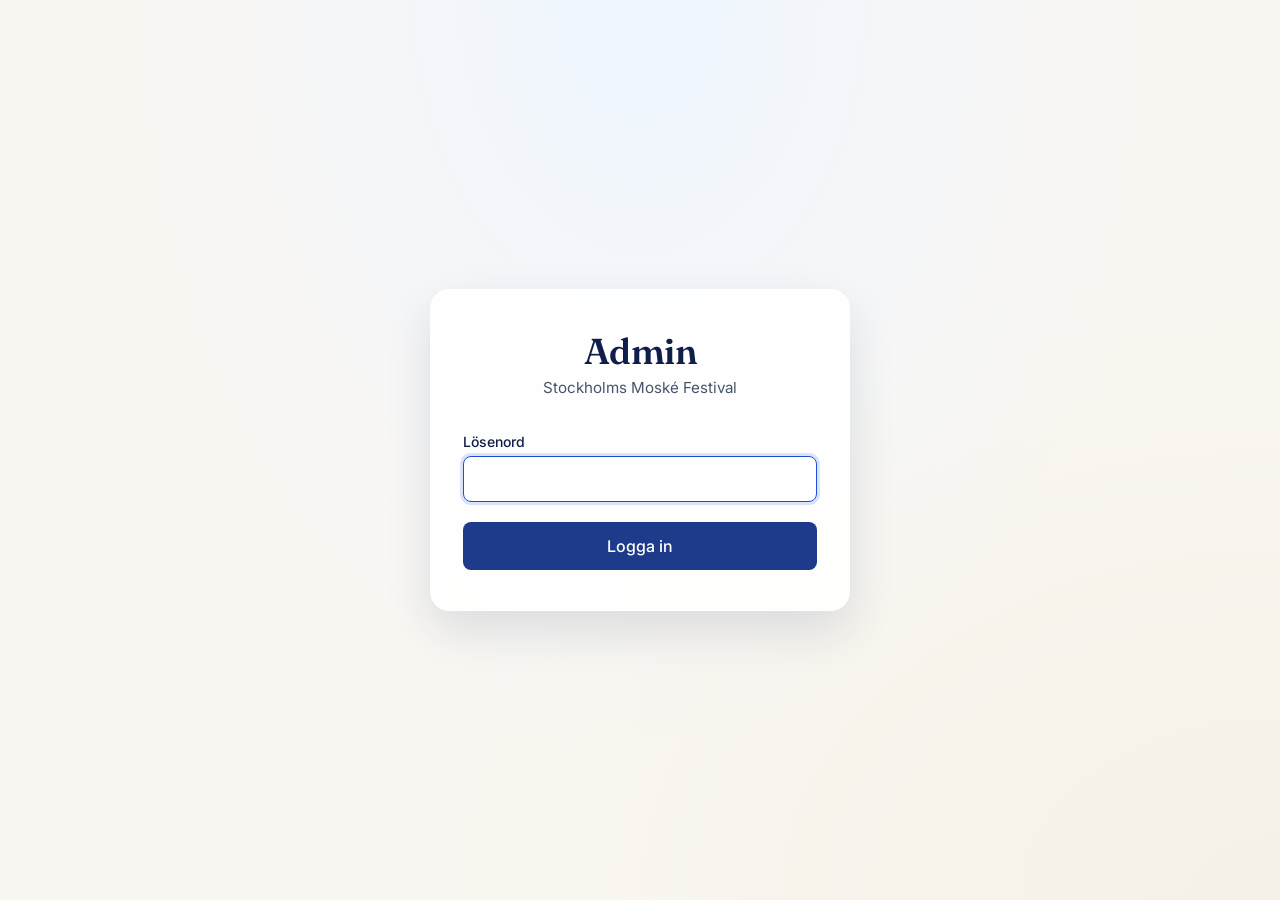
==== commit c11072bb: "UI/UX audit pass: P0 bug fixes + admin modernization + a11y Synthesizes recommendations from a 20-ag" ====
--- a/bajram-admin/index.html
+++ b/bajram-admin/index.html
@@ -2,17 +2,21 @@
 <html lang="sv">
 <head>
   <meta charset="utf-8">
-  <meta name="viewport" content="width=device-width, initial-scale=1.0">
+  <meta name="viewport" content="width=device-width, initial-scale=1.0, viewport-fit=cover">
   <meta name="robots" content="noindex, nofollow">
+  <meta name="theme-color" content="#0f1e4a">
   <title>Admin – Stockholms Moské Festival</title>
 
   <link rel="preconnect" href="https://fonts.googleapis.com">
   <link rel="preconnect" href="https://fonts.gstatic.com" crossorigin>
+  <link rel="preload" as="style" href="https://fonts.googleapis.com/css2?family=Fraunces:opsz,wght@9..144,400..700&family=Inter:wght@300..700&display=swap">
   <link rel="stylesheet" href="https://fonts.googleapis.com/css2?family=Fraunces:opsz,wght@9..144,400..700&family=Inter:wght@300..700&display=swap">
 
   <link rel="stylesheet" href="admin.css">
 </head>
 <body>
+
+  <a href="#main-content" class="skip-link">Hoppa till innehåll</a>
 
   <!-- ========================================================== -->
   <!-- LOGIN-VY                                                    -->
@@ -25,7 +29,7 @@
         <label for="login-password">Lösenord</label>
         <input type="password" id="login-password" required autocomplete="current-password" autofocus>
         <button type="submit">Logga in</button>
-        <p id="login-error" class="error" hidden></p>
+        <p id="login-error" class="error" role="alert" aria-live="assertive" hidden></p>
       </form>
     </div>
   </section>
@@ -47,21 +51,21 @@
     <div class="dashboard-layout">
 
       <!-- Tab-navigation -->
-      <nav class="tab-nav" aria-label="Adminnavigering">
-        <button class="tab-nav__btn is-active" data-tab="overview" type="button">Översikt</button>
-        <button class="tab-nav__btn" data-tab="event" type="button">Eventinformation</button>
-        <button class="tab-nav__btn" data-tab="questions" type="button">Formulärfrågor</button>
-        <button class="tab-nav__btn" data-tab="submissions" type="button">Anmälningar</button>
-        <button class="tab-nav__btn" data-tab="exhibitors" type="button">Utställare</button>
-        <button class="tab-nav__btn" data-tab="social" type="button">Sociala medier</button>
-        <button class="tab-nav__btn" data-tab="sports" type="button">Fotboll &amp; basket</button>
+      <nav class="tab-nav" aria-label="Adminnavigering" role="tablist">
+        <button class="tab-nav__btn is-active" data-tab="overview" type="button" role="tab" id="tab-overview" aria-controls="panel-overview" aria-selected="true" tabindex="0">Översikt</button>
+        <button class="tab-nav__btn" data-tab="event" type="button" role="tab" id="tab-event" aria-controls="panel-event" aria-selected="false" tabindex="-1">Eventinformation</button>
+        <button class="tab-nav__btn" data-tab="questions" type="button" role="tab" id="tab-questions" aria-controls="panel-questions" aria-selected="false" tabindex="-1">Formulärfrågor</button>
+        <button class="tab-nav__btn" data-tab="submissions" type="button" role="tab" id="tab-submissions" aria-controls="panel-submissions" aria-selected="false" tabindex="-1">Anmälningar<span id="tab-badge-submissions" class="tab-nav__badge" hidden></span></button>
+        <button class="tab-nav__btn" data-tab="exhibitors" type="button" role="tab" id="tab-exhibitors" aria-controls="panel-exhibitors" aria-selected="false" tabindex="-1">Utställare</button>
+        <button class="tab-nav__btn" data-tab="social" type="button" role="tab" id="tab-social" aria-controls="panel-social" aria-selected="false" tabindex="-1">Sociala medier</button>
+        <button class="tab-nav__btn" data-tab="sports" type="button" role="tab" id="tab-sports" aria-controls="panel-sports" aria-selected="false" tabindex="-1">Fotboll &amp; basket</button>
       </nav>
 
       <!-- Innehållsområde -->
-      <main class="tab-content">
+      <main class="tab-content" id="main-content">
 
         <!-- ---------- ÖVERSIKT ---------- -->
-        <section data-tab-panel="overview">
+        <section data-tab-panel="overview" id="panel-overview" role="tabpanel" aria-labelledby="tab-overview" tabindex="0">
           <h2>Översikt</h2>
           <div class="status-cards">
             <div class="status-card status-card--registration">
@@ -83,41 +87,43 @@
             </div>
           </div>
           <div class="quick-links">
-            <button data-goto-tab="submissions" class="btn">Visa anmälningar</button>
-            <button data-goto-tab="exhibitors" class="btn">Hantera utställare</button>
-            <button data-goto-tab="event" class="btn">Ändra eventinfo</button>
+            <button data-goto-tab="submissions" class="btn">Visa anmälningar →</button>
+            <button data-goto-tab="exhibitors" class="btn">Hantera utställare →</button>
+            <button data-goto-tab="event" class="btn">Ändra eventinfo →</button>
           </div>
         </section>
 
         <!-- ---------- EVENTINFORMATION ---------- -->
-        <section data-tab-panel="event" hidden>
+        <section data-tab-panel="event" id="panel-event" role="tabpanel" aria-labelledby="tab-event" tabindex="0" hidden>
           <h2>Eventinformation</h2>
           <p class="help">Ändringarna syns på publika sidan inom ~5 minuter (eller direkt om besökaren öppnar sidan i ny flik).</p>
           <form id="event-form">
             <div id="event-fields"></div>
-            <button type="submit" class="btn btn--primary">Spara ändringar</button>
-            <span id="event-saved-msg" class="saved-msg" hidden>✓ Sparat</span>
+            <div class="form-actions">
+              <button type="submit" class="btn btn--primary">Spara eventinfo</button>
+              <span id="event-saved-msg" class="saved-msg" role="status" aria-live="polite" hidden>✓ Sparat</span>
+            </div>
           </form>
         </section>
 
         <!-- ---------- FORMULÄRFRÅGOR ---------- -->
-        <section data-tab-panel="questions" hidden>
+        <section data-tab-panel="questions" id="panel-questions" role="tabpanel" aria-labelledby="tab-questions" tabindex="0" hidden>
           <h2>Formulärfrågor</h2>
           <p class="help">Drag och släpp för att ändra ordning. Klicka på <strong>Ny fråga</strong> längst ned för att lägga till.</p>
           <ul id="questions-list" class="questions-list"></ul>
           <button id="add-question-btn" class="btn">+ Ny fråga</button>
           <div class="form-actions">
-            <button id="save-questions-btn" class="btn btn--primary">Spara ändringar</button>
-            <span id="questions-saved-msg" class="saved-msg" hidden>✓ Sparat</span>
+            <button id="save-questions-btn" class="btn btn--primary">Spara frågor</button>
+            <span id="questions-saved-msg" class="saved-msg" role="status" aria-live="polite" hidden>✓ Sparat</span>
           </div>
         </section>
 
         <!-- ---------- ANMÄLNINGAR ---------- -->
-        <section data-tab-panel="submissions" hidden>
+        <section data-tab-panel="submissions" id="panel-submissions" role="tabpanel" aria-labelledby="tab-submissions" tabindex="0" hidden>
           <h2>Anmälningar</h2>
           <div class="toolbar">
-            <input type="search" id="submissions-search" placeholder="Sök på namn, företag, email…" aria-label="Sök">
-            <select id="submissions-filter">
+            <input type="search" id="submissions-search" placeholder="Sök anmälningar…" aria-label="Sök anmälningar">
+            <select id="submissions-filter" aria-label="Filtrera på status">
               <option value="all">Alla statusar</option>
               <option value="new">Nya</option>
               <option value="reviewed">Granskade</option>
@@ -129,49 +135,49 @@
           </div>
           <table id="submissions-table" class="data-table">
             <thead>
-              <tr><th>Datum</th><th>Namn</th><th>Företag</th><th>Email</th><th>Telefon</th><th>Status</th><th></th></tr>
+              <tr><th>Datum</th><th>Namn</th><th>Företag</th><th>E-post</th><th>Telefon</th><th>Status</th><th><span class="visually-hidden">Åtgärder</span></th></tr>
             </thead>
             <tbody id="submissions-tbody"></tbody>
           </table>
 
           <!-- Detalj-modal -->
-          <dialog id="submission-detail">
+          <dialog id="submission-detail" aria-labelledby="submission-detail-title">
             <button class="dialog__close" aria-label="Stäng">×</button>
             <div id="submission-detail-content"></div>
           </dialog>
         </section>
 
         <!-- ---------- UTSTÄLLARE ---------- -->
-        <section data-tab-panel="exhibitors" hidden>
+        <section data-tab-panel="exhibitors" id="panel-exhibitors" role="tabpanel" aria-labelledby="tab-exhibitors" tabindex="0" hidden>
           <h2>Utställare</h2>
           <p class="help">Bara utställare med <strong>Publicerad</strong> = på syns på publika sidan.</p>
           <ul id="exhibitors-list"></ul>
           <button id="add-exhibitor-btn" class="btn">+ Lägg till utställare</button>
           <div class="form-actions">
-            <button id="save-exhibitors-btn" class="btn btn--primary">Spara ändringar</button>
-            <span id="exhibitors-saved-msg" class="saved-msg" hidden>✓ Sparat</span>
+            <button id="save-exhibitors-btn" class="btn btn--primary">Spara utställare</button>
+            <span id="exhibitors-saved-msg" class="saved-msg" role="status" aria-live="polite" hidden>✓ Sparat</span>
           </div>
         </section>
 
         <!-- ---------- SOCIALA MEDIER ---------- -->
-        <section data-tab-panel="social" hidden>
+        <section data-tab-panel="social" id="panel-social" role="tabpanel" aria-labelledby="tab-social" tabindex="0" hidden>
           <h2>Sociala medier</h2>
           <ul id="social-list"></ul>
           <button id="add-social-btn" class="btn">+ Lägg till länk</button>
           <div class="form-actions">
-            <button id="save-social-btn" class="btn btn--primary">Spara ändringar</button>
-            <span id="social-saved-msg" class="saved-msg" hidden>✓ Sparat</span>
+            <button id="save-social-btn" class="btn btn--primary">Spara länkar</button>
+            <span id="social-saved-msg" class="saved-msg" role="status" aria-live="polite" hidden>✓ Sparat</span>
           </div>
         </section>
 
         <!-- ---------- FOTBOLL & BASKET ---------- -->
-        <section data-tab-panel="sports" hidden>
+        <section data-tab-panel="sports" id="panel-sports" role="tabpanel" aria-labelledby="tab-sports" tabindex="0" hidden>
           <h2>Fotboll &amp; basket</h2>
           <p class="help">Hantera kommande sport-anmälningar.</p>
           <div id="sports-list"></div>
           <div class="form-actions">
-            <button id="save-sports-btn" class="btn btn--primary">Spara ändringar</button>
-            <span id="sports-saved-msg" class="saved-msg" hidden>✓ Sparat</span>
+            <button id="save-sports-btn" class="btn btn--primary">Spara sport-sidor</button>
+            <span id="sports-saved-msg" class="saved-msg" role="status" aria-live="polite" hidden>✓ Sparat</span>
           </div>
         </section>
 
@@ -182,12 +188,12 @@
   <!-- ========================================================== -->
   <!-- TOAST CONTAINER                                             -->
   <!-- ========================================================== -->
-  <div id="toast-container" aria-live="polite"></div>
+  <div id="toast-container" aria-live="polite" aria-atomic="false"></div>
 
   <!-- ========================================================== -->
   <!-- BEKRÄFTELSE-MODAL                                           -->
   <!-- ========================================================== -->
-  <dialog id="confirm-dialog">
+  <dialog id="confirm-dialog" aria-labelledby="confirm-title" aria-describedby="confirm-message">
     <h3 id="confirm-title">Bekräfta</h3>
     <p id="confirm-message"></p>
     <div class="dialog__actions">
@@ -196,7 +202,7 @@
     </div>
   </dialog>
 
-  <script src="config.js"></script>
-  <script src="admin.js"></script>
+  <script src="config.js" defer></script>
+  <script src="admin.js" defer></script>
 </body>
 </html>
--- a/bajram-admin/admin.css
+++ b/bajram-admin/admin.css
@@ -1100,7 +1100,8 @@
 .mb-16 { margin-bottom: 16px; }
 .no-margin { margin: 0; }
 
-.sr-only {
+.sr-only,
+.visually-hidden {
   position: absolute;
   width: 1px;
   height: 1px;
@@ -1111,3 +1112,253 @@
   white-space: nowrap;
   border: 0;
 }
+
+/* ============================================================
+   16. Loading overlay, empty state, skip-link
+   ============================================================ */
+
+.loading-overlay {
+  position: fixed;
+  inset: 0;
+  display: none;
+  align-items: center;
+  justify-content: center;
+  flex-direction: column;
+  gap: 16px;
+  background: rgba(15, 30, 74, 0.45);
+  backdrop-filter: blur(6px);
+  -webkit-backdrop-filter: blur(6px);
+  z-index: 200;
+  color: var(--sm-white);
+  font-family: var(--sm-font-body);
+  animation: overlayFadeIn 160ms ease-out;
+}
+
+.loading-overlay.is-visible { display: flex; }
+
+.loading-spinner {
+  width: 44px;
+  height: 44px;
+  border: 3px solid rgba(255, 255, 255, 0.25);
+  border-top-color: var(--sm-white);
+  border-radius: 50%;
+  animation: spin 800ms linear infinite;
+}
+
+.loading-text {
+  font-size: 0.9375rem;
+  letter-spacing: 0.01em;
+}
+
+@keyframes spin { to { transform: rotate(360deg); } }
+@keyframes overlayFadeIn { from { opacity: 0; } to { opacity: 1; } }
+
+.empty-state {
+  padding: 48px 24px;
+  text-align: center;
+  color: var(--sm-text-muted);
+  font-size: 0.9375rem;
+  background: var(--sm-cream);
+  border: 1px dashed var(--sm-border);
+  border-radius: var(--sm-radius-md);
+}
+
+.empty-state strong {
+  display: block;
+  color: var(--sm-text);
+  font-weight: 500;
+  margin-bottom: 6px;
+  font-family: var(--sm-font-display);
+  font-size: 1.0625rem;
+}
+
+.skip-link {
+  position: absolute;
+  top: -100px;
+  left: 8px;
+  background: var(--sm-blue-700);
+  color: var(--sm-white);
+  padding: 10px 16px;
+  border-radius: var(--sm-radius-sm);
+  font-weight: 500;
+  text-decoration: none;
+  z-index: 300;
+  transition: top 160ms ease-out;
+}
+.skip-link:focus-visible { top: 8px; outline: 2px solid var(--sm-white); outline-offset: 2px; }
+
+/* ============================================================
+   17. Modernization: topbar, status cards, dialogs, login glass
+   ============================================================ */
+
+/* Topbar gradient + subtle pattern */
+.topbar {
+  background: linear-gradient(135deg, #0f1e4a 0%, #1e3a8a 55%, #1d4ed8 100%);
+  background-image:
+    radial-gradient(circle at 20% 110%, rgba(201, 169, 97, 0.12), transparent 40%),
+    linear-gradient(135deg, #0f1e4a 0%, #1e3a8a 55%, #1d4ed8 100%);
+  border-bottom: 1px solid rgba(255, 255, 255, 0.08);
+  box-shadow: 0 1px 0 rgba(15, 30, 74, 0.04), 0 4px 16px rgba(15, 30, 74, 0.08);
+}
+
+/* Status cards: colored top border + icons + tabular-nums on values */
+.status-card {
+  position: relative;
+  overflow: hidden;
+  transition: transform 200ms cubic-bezier(.2,.8,.2,1), box-shadow 200ms cubic-bezier(.2,.8,.2,1);
+}
+.status-card::before {
+  content: "";
+  position: absolute;
+  top: 0; left: 0; right: 0;
+  height: 3px;
+  background: var(--sm-blue-600);
+}
+.status-card:nth-of-type(2)::before { background: var(--sm-brass); }
+.status-card:nth-of-type(3)::before { background: var(--sm-blue-500); }
+.status-card:nth-of-type(4)::before { background: var(--sm-success); }
+.status-card:hover {
+  transform: translateY(-1px);
+  box-shadow: 0 2px 4px rgba(15, 30, 74, 0.04), 0 12px 28px rgba(15, 30, 74, 0.08);
+}
+.status-card strong {
+  font-variant-numeric: tabular-nums lining-nums;
+  font-feature-settings: "tnum" 1, "lnum" 1;
+  letter-spacing: -0.01em;
+  background: linear-gradient(135deg, var(--sm-blue-700), var(--sm-blue-500));
+  background-clip: text;
+  -webkit-background-clip: text;
+  color: transparent;
+  font-size: 2.25rem;
+}
+.status-card--registration.is-open strong { background: none; -webkit-text-fill-color: initial; color: #14532d; }
+.status-card--registration.is-closed strong { background: none; -webkit-text-fill-color: initial; color: var(--sm-text-muted); }
+
+/* Tab badge for "Nya anmälningar" */
+.tab-nav__badge {
+  display: inline-flex;
+  align-items: center;
+  justify-content: center;
+  min-width: 20px;
+  height: 20px;
+  padding: 0 6px;
+  margin-left: 8px;
+  border-radius: 999px;
+  background: var(--sm-blue-600);
+  color: var(--sm-white);
+  font-size: 11px;
+  font-weight: 600;
+  font-variant-numeric: tabular-nums;
+  letter-spacing: 0;
+}
+.tab-nav__btn.is-active .tab-nav__badge {
+  background: var(--sm-white);
+  color: var(--sm-blue-700);
+}
+
+/* Tab nav: brass accent on active + arrow-key-friendly focus */
+.tab-nav__btn.is-active {
+  font-weight: 600;
+  box-shadow: 0 4px 12px rgba(29, 78, 216, 0.22), inset 0 1px 0 rgba(255, 255, 255, 0.15);
+}
+@media (min-width: 1024px) {
+  .tab-nav__btn.is-active {
+    border-left: 3px solid var(--sm-brass);
+  }
+}
+
+/* Tab content fade transition */
+[data-tab-panel]:not([hidden]) {
+  animation: tabFadeIn 180ms cubic-bezier(.2,.8,.2,1);
+}
+@keyframes tabFadeIn {
+  from { opacity: 0; transform: translateY(4px); }
+  to { opacity: 1; transform: translateY(0); }
+}
+
+/* Login: gradient bg + glass card */
+#login-view {
+  background:
+    radial-gradient(ellipse at top, #eff6ff 0%, transparent 60%),
+    radial-gradient(ellipse at bottom right, rgba(201, 169, 97, 0.08) 0%, transparent 50%),
+    var(--sm-cream);
+}
+#login-view .login-card {
+  background: rgba(255, 255, 255, 0.85);
+  backdrop-filter: blur(20px) saturate(180%);
+  -webkit-backdrop-filter: blur(20px) saturate(180%);
+  border: 1px solid rgba(255, 255, 255, 0.6);
+  box-shadow: 0 20px 48px rgba(15, 30, 74, 0.12), 0 1px 0 rgba(255, 255, 255, 0.6) inset;
+}
+
+/* Dialog: backdrop blur + enter animation + mobile sheet */
+dialog {
+  max-height: calc(100dvh - 32px);
+  overflow-y: auto;
+}
+dialog h3 { padding-right: 48px; }
+dialog::backdrop {
+  background: rgba(15, 30, 74, 0.55);
+  backdrop-filter: blur(8px);
+  -webkit-backdrop-filter: blur(8px);
+  animation: backdropFadeIn 160ms ease-out;
+}
+dialog[open] {
+  animation: dialogIn 200ms cubic-bezier(.2,.8,.2,1);
+}
+@keyframes dialogIn {
+  from { opacity: 0; transform: translate(-50%, -48%) scale(0.96); }
+  to { opacity: 1; transform: translate(-50%, -50%) scale(1); }
+}
+@keyframes backdropFadeIn { from { opacity: 0; } to { opacity: 1; } }
+
+@media (max-width: 600px) {
+  dialog {
+    width: 100%;
+    max-width: none;
+    max-height: 100dvh;
+    border-radius: 0;
+    margin: 0;
+    padding: 24px 20px;
+    inset: 0;
+    transform: none;
+  }
+  dialog[open] { animation: dialogSlideUp 220ms cubic-bezier(.2,.8,.2,1); }
+  @keyframes dialogSlideUp {
+    from { transform: translateY(100%); opacity: 0; }
+    to { transform: translateY(0); opacity: 1; }
+  }
+}
+
+/* Saved-msg upgraded with brass pulse */
+.saved-msg {
+  color: var(--sm-success);
+  font-weight: 500;
+}
+
+/* h4 for grouped form sections */
+h4 {
+  font-family: var(--sm-font-display);
+  font-size: 1.0625rem;
+  font-weight: 600;
+  letter-spacing: -0.005em;
+  margin: 24px 0 12px;
+  color: var(--sm-text);
+}
+
+/* Letter-spacing on display headings */
+h1, h2 { letter-spacing: -0.015em; }
+h3 { letter-spacing: -0.01em; }
+
+/* Tabular-nums on data-table numeric columns */
+.data-table td { font-variant-numeric: tabular-nums; }
+
+/* Reduced-motion override for new animations */
+@media (prefers-reduced-motion: reduce) {
+  .loading-overlay,
+  dialog,
+  dialog[open],
+  dialog::backdrop,
+  [data-tab-panel],
+  .status-card { animation: none !important; transition: none !important; }
+}
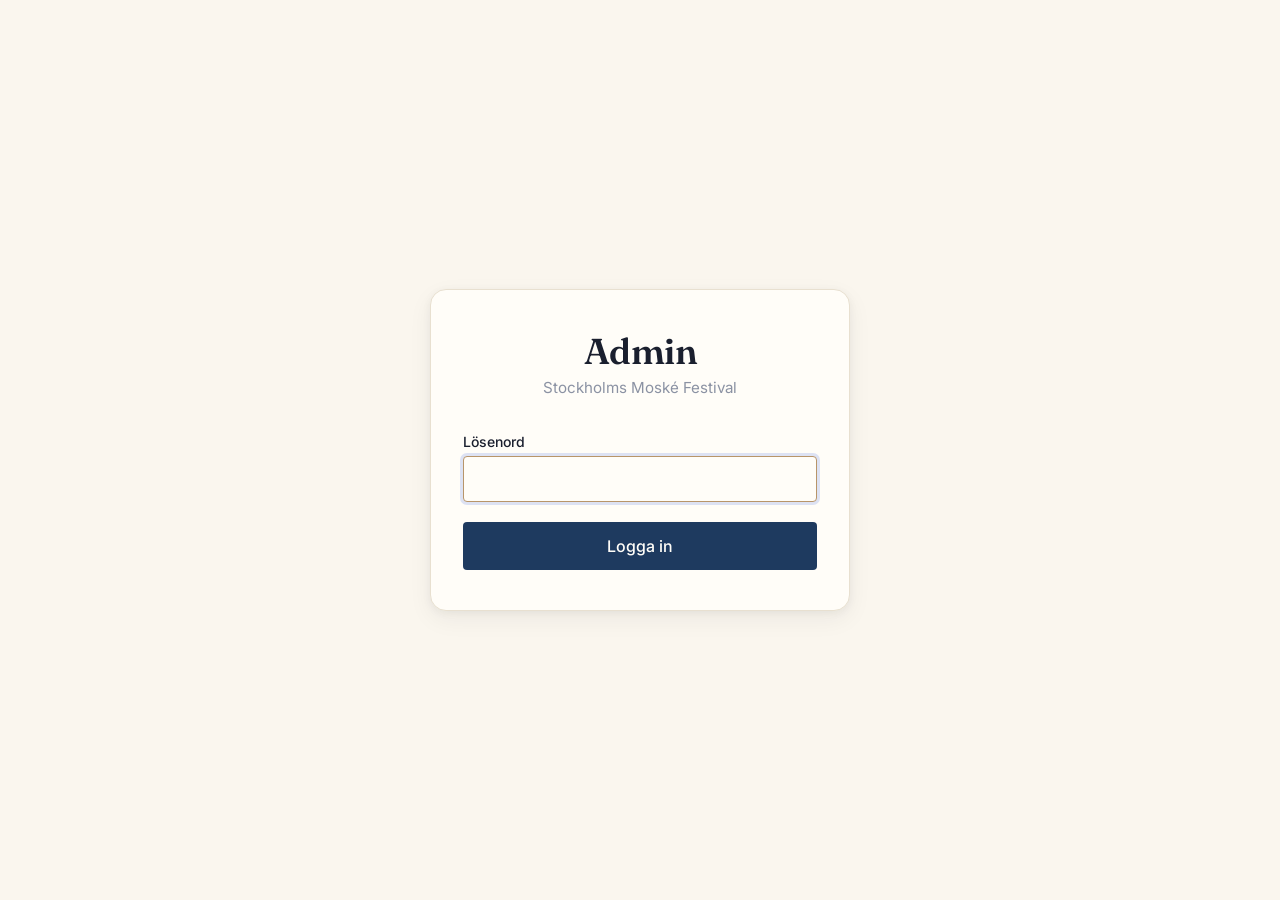
==== commit 5cd8d0af: "Implement Claude Design package: festival site + admin dashboard Source: design handoff bundle "Stoc" ====
--- a/bajram-admin/index.html
+++ b/bajram-admin/index.html
@@ -185,10 +185,8 @@
     </div>
   </div>
 
-  <!-- ========================================================== -->
-  <!-- TOAST CONTAINER                                             -->
-  <!-- ========================================================== -->
-  <div id="toast-container" aria-live="polite" aria-atomic="false"></div>
+  <!-- Banner ersätter toasts: live-meddelande direkt i layouten -->
+  <div id="banner" class="banner" role="status" aria-live="polite" hidden></div>
 
   <!-- ========================================================== -->
   <!-- BEKRÄFTELSE-MODAL                                           -->
--- a/bajram-admin/admin.css
+++ b/bajram-admin/admin.css
@@ -5,40 +5,64 @@
    ============================================================ */
 
 /* ------------------------------------------------------------
-   1. DESIGNTOKENS – från SPEC §4
+   1. DESIGNTOKENS – matchar publika sidans designsystem
+   (lugnt, andligt: cream + djup midnatt + mässing + sage)
    ------------------------------------------------------------ */
 :root {
-  /* Navy / royal blue – primärfärg */
-  --sm-blue-900: #0f1e4a;
-  --sm-blue-800: #172554;
-  --sm-blue-700: #1e3a8a;
-  --sm-blue-600: #1d4ed8;
-  --sm-blue-500: #3b82f6;
-  --sm-blue-50:  #eff6ff;
-
-  /* Innehållssektioner */
-  --sm-cream: #faf7f2;
-  --sm-white: #ffffff;
-  --sm-text: #0f1e4a;
-  --sm-text-muted: #475569;
-  --sm-border: #e2e8f0;
-
-  /* Accenter (sparsamt) */
-  --sm-brass: #c9a961;
-  --sm-success: #16a34a;
-  --sm-error: #dc2626;
-  --sm-warning: #d97706;
-
-  /* Layout */
-  --sm-radius-sm: 8px;
-  --sm-radius-md: 12px;
-  --sm-radius-lg: 20px;
-  --sm-shadow-sm: 0 1px 2px rgba(15,30,74,0.06);
-  --sm-shadow-md: 0 4px 12px rgba(15,30,74,0.08);
-  --sm-shadow-lg: 0 12px 32px rgba(15,30,74,0.12);
-
-  /* Typografi */
-  --sm-font-display: 'Fraunces', Georgia, 'Times New Roman', serif;
+  /* Bas-palett */
+  --ink: #1a1f2e;
+  --ink-soft: #4a5365;
+  --ink-muted: #8b92a3;
+
+  --blue-deep: #0f1e3d;
+  --blue: #1e3a5f;
+  --blue-soft: #e8eef5;
+
+  --cream: #faf6ee;
+  --cream-deep: #f3ede0;
+  --paper: #fffdf8;
+  --line: #e8e0d0;
+  --line-soft: #f0e9da;
+
+  --brass: #b8956a;
+  --brass-deep: #8a6f4f;
+  --sage: #7a8a7c;
+  --terracotta: #c4805f;
+
+  --ok: #5a8a5e;
+  --warn: #c4805f;
+  --danger: #b85450;
+
+  /* Bakåtkompatibla aliasvariabler för befintliga selectors */
+  --sm-blue-900: var(--ink);
+  --sm-blue-800: var(--blue-deep);
+  --sm-blue-700: var(--blue);
+  --sm-blue-600: var(--brass);
+  --sm-blue-500: var(--brass);
+  --sm-blue-50:  var(--blue-soft);
+
+  --sm-cream: var(--cream);
+  --sm-cream-dark: var(--cream-deep);
+  --sm-white: var(--paper);
+  --sm-text: var(--ink);
+  --sm-text-soft: var(--ink-soft);
+  --sm-text-muted: var(--ink-muted);
+  --sm-border: var(--line);
+  --sm-border-soft: var(--line-soft);
+
+  --sm-brass: var(--brass);
+  --sm-success: var(--ok);
+  --sm-error: var(--danger);
+  --sm-warning: var(--warn);
+
+  --sm-radius-sm: 4px;
+  --sm-radius-md: 8px;
+  --sm-radius-lg: 16px;
+  --sm-shadow-sm: 0 1px 2px rgba(26,31,46,0.04), 0 1px 3px rgba(26,31,46,0.06);
+  --sm-shadow-md: 0 2px 8px rgba(26,31,46,0.05), 0 8px 24px rgba(26,31,46,0.06);
+  --sm-shadow-lg: 0 4px 16px rgba(26,31,46,0.06), 0 16px 48px rgba(26,31,46,0.08);
+
+  --sm-font-display: 'Fraunces', 'Cormorant Garamond', Georgia, serif;
   --sm-font-body: 'Inter', system-ui, -apple-system, 'Segoe UI', sans-serif;
 }
 
@@ -1020,53 +1044,6 @@
 }
 
 /* ------------------------------------------------------------
-   15. TOAST
-   ------------------------------------------------------------ */
-#toast-container {
-  position: fixed;
-  right: 16px;
-  bottom: 16px;
-  display: flex;
-  flex-direction: column;
-  gap: 8px;
-  z-index: 100;
-  pointer-events: none;
-}
-
-.toast {
-  background: var(--sm-blue-900);
-  color: var(--sm-white);
-  border-radius: var(--sm-radius-md);
-  padding: 12px 16px;
-  box-shadow: var(--sm-shadow-lg);
-  font-size: 0.95rem;
-  min-width: 200px;
-  max-width: 360px;
-  pointer-events: auto;
-  opacity: 0;
-  transform: translateY(20px);
-  animation: toastSlideIn 200ms ease forwards;
-}
-
-.toast.is-leaving {
-  animation: toastSlideOut 200ms ease forwards;
-}
-
-.toast--success { background: var(--sm-success); }
-.toast--error   { background: var(--sm-error); }
-.toast--warning { background: var(--sm-warning); }
-
-@keyframes toastSlideIn {
-  from { opacity: 0; transform: translateY(20px); }
-  to   { opacity: 1; transform: translateY(0); }
-}
-
-@keyframes toastSlideOut {
-  from { opacity: 1; transform: translateY(0); }
-  to   { opacity: 0; transform: translateY(20px); }
-}
-
-/* ------------------------------------------------------------
    16. REDUCED MOTION
    ------------------------------------------------------------ */
 @media (prefers-reduced-motion: reduce) {
@@ -1111,6 +1088,57 @@
   clip: rect(0, 0, 0, 0);
   white-space: nowrap;
   border: 0;
+}
+
+/* ============================================================
+   16a. Banner — ersätter toast-meddelanden
+   ============================================================ */
+.banner {
+  position: fixed;
+  top: 16px;
+  left: 50%;
+  transform: translateX(-50%);
+  max-width: min(640px, calc(100vw - 32px));
+  display: flex;
+  align-items: center;
+  gap: 12px;
+  padding: 14px 18px;
+  background: var(--paper);
+  border: 1px solid var(--line);
+  border-radius: var(--sm-radius-md);
+  box-shadow: var(--sm-shadow-md);
+  z-index: 220;
+  font-size: 14px;
+  color: var(--ink);
+  animation: bannerIn 220ms cubic-bezier(.2,.8,.2,1);
+}
+.banner[hidden] { display: none; }
+.banner__text { flex: 1; line-height: 1.5; }
+.banner__close {
+  background: transparent;
+  border: 0;
+  color: var(--ink-muted);
+  font-size: 22px;
+  line-height: 1;
+  cursor: pointer;
+  padding: 4px 6px;
+  border-radius: 999px;
+  transition: background 120ms;
+}
+.banner__close:hover { background: var(--cream-deep); color: var(--ink); }
+
+.banner--success { background: rgba(90, 138, 94, 0.12); border-color: rgba(90, 138, 94, 0.35); color: var(--ok); }
+.banner--success .banner__close { color: var(--ok); }
+.banner--error { background: rgba(184, 84, 80, 0.10); border-color: rgba(184, 84, 80, 0.40); color: var(--danger); }
+.banner--error .banner__close { color: var(--danger); }
+.banner--info { background: var(--cream-deep); }
+
+@keyframes bannerIn {
+  from { opacity: 0; transform: translate(-50%, -8px); }
+  to { opacity: 1; transform: translate(-50%, 0); }
+}
+@media (prefers-reduced-motion: reduce) {
+  .banner { animation: none; }
 }
 
 /* ============================================================
@@ -1191,48 +1219,65 @@
    17. Modernization: topbar, status cards, dialogs, login glass
    ============================================================ */
 
-/* Topbar gradient + subtle pattern */
+/* Topbar: paper bg, line border (matchar designsystemets lugna look) */
 .topbar {
-  background: linear-gradient(135deg, #0f1e4a 0%, #1e3a8a 55%, #1d4ed8 100%);
-  background-image:
-    radial-gradient(circle at 20% 110%, rgba(201, 169, 97, 0.12), transparent 40%),
-    linear-gradient(135deg, #0f1e4a 0%, #1e3a8a 55%, #1d4ed8 100%);
-  border-bottom: 1px solid rgba(255, 255, 255, 0.08);
-  box-shadow: 0 1px 0 rgba(15, 30, 74, 0.04), 0 4px 16px rgba(15, 30, 74, 0.08);
-}
-
-/* Status cards: colored top border + icons + tabular-nums on values */
+  background: var(--paper);
+  color: var(--ink);
+  border-bottom: 1px solid var(--line);
+  box-shadow: none;
+}
+.topbar__title {
+  font-family: var(--sm-font-display);
+  font-weight: 400;
+  color: var(--ink);
+  letter-spacing: -0.005em;
+}
+.topbar .btn--ghost-light {
+  color: var(--ink);
+  border-color: var(--line);
+  background: transparent;
+}
+.topbar .btn--ghost-light:hover {
+  background: var(--cream-deep);
+}
+
+/* Status cards: lugna paper-kort med subtil hover */
 .status-card {
   position: relative;
   overflow: hidden;
-  transition: transform 200ms cubic-bezier(.2,.8,.2,1), box-shadow 200ms cubic-bezier(.2,.8,.2,1);
-}
-.status-card::before {
-  content: "";
-  position: absolute;
-  top: 0; left: 0; right: 0;
-  height: 3px;
-  background: var(--sm-blue-600);
-}
-.status-card:nth-of-type(2)::before { background: var(--sm-brass); }
-.status-card:nth-of-type(3)::before { background: var(--sm-blue-500); }
-.status-card:nth-of-type(4)::before { background: var(--sm-success); }
+  background: var(--paper);
+  border: 1px solid var(--line);
+  border-radius: var(--sm-radius-lg);
+  padding: 20px;
+  transition: transform 200ms ease, box-shadow 200ms ease;
+}
+.status-card .label {
+  font-size: 11px;
+  letter-spacing: 0.1em;
+  text-transform: uppercase;
+  color: var(--ink-muted);
+  font-weight: 500;
+  display: block;
+  margin-bottom: 8px;
+}
+.status-card strong {
+  font-family: var(--sm-font-display);
+  font-weight: 350;
+  font-size: 36px;
+  line-height: 1;
+  letter-spacing: -0.02em;
+  font-variation-settings: "opsz" 144, "SOFT" 50;
+  color: var(--ink);
+  font-variant-numeric: tabular-nums lining-nums;
+  display: block;
+  margin-bottom: 6px;
+}
 .status-card:hover {
   transform: translateY(-1px);
-  box-shadow: 0 2px 4px rgba(15, 30, 74, 0.04), 0 12px 28px rgba(15, 30, 74, 0.08);
-}
-.status-card strong {
-  font-variant-numeric: tabular-nums lining-nums;
-  font-feature-settings: "tnum" 1, "lnum" 1;
-  letter-spacing: -0.01em;
-  background: linear-gradient(135deg, var(--sm-blue-700), var(--sm-blue-500));
-  background-clip: text;
-  -webkit-background-clip: text;
-  color: transparent;
-  font-size: 2.25rem;
-}
-.status-card--registration.is-open strong { background: none; -webkit-text-fill-color: initial; color: #14532d; }
-.status-card--registration.is-closed strong { background: none; -webkit-text-fill-color: initial; color: var(--sm-text-muted); }
+  box-shadow: var(--sm-shadow-sm);
+}
+.status-card--registration.is-open strong { color: var(--ok); }
+.status-card--registration.is-closed strong { color: var(--ink-muted); }
 
 /* Tab badge for "Nya anmälningar" */
 .tab-nav__badge {
@@ -1276,19 +1321,14 @@
   to { opacity: 1; transform: translateY(0); }
 }
 
-/* Login: gradient bg + glass card */
+/* Login: lugn cream-bakgrund med paper-kort */
 #login-view {
-  background:
-    radial-gradient(ellipse at top, #eff6ff 0%, transparent 60%),
-    radial-gradient(ellipse at bottom right, rgba(201, 169, 97, 0.08) 0%, transparent 50%),
-    var(--sm-cream);
+  background: var(--cream);
 }
 #login-view .login-card {
-  background: rgba(255, 255, 255, 0.85);
-  backdrop-filter: blur(20px) saturate(180%);
-  -webkit-backdrop-filter: blur(20px) saturate(180%);
-  border: 1px solid rgba(255, 255, 255, 0.6);
-  box-shadow: 0 20px 48px rgba(15, 30, 74, 0.12), 0 1px 0 rgba(255, 255, 255, 0.6) inset;
+  background: var(--paper);
+  border: 1px solid var(--line);
+  box-shadow: var(--sm-shadow-md);
 }
 
 /* Dialog: backdrop blur + enter animation + mobile sheet */
